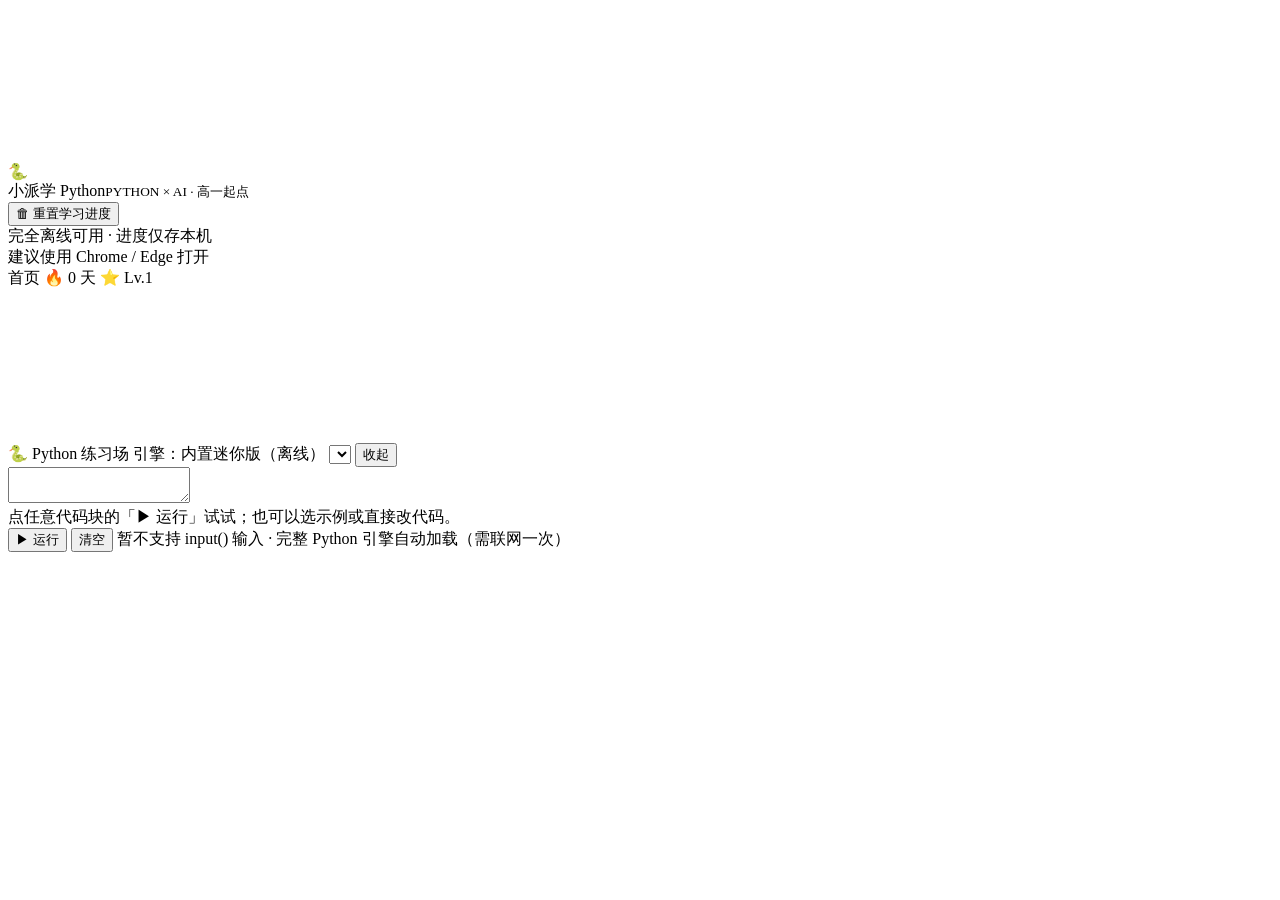
==== learn-python.html @ 2830bdc5 "add learn-python.html" ====
<!DOCTYPE html>
<html lang="zh-CN">
<head>
<meta charset="UTF-8">
<meta name="viewport" content="width=device-width, initial-scale=1.0">
<title>小派学 Python · 从高一信息课到 AI 时代</title>
<meta name="description" content="基于上海高一信息课编程水平设计：5 章 · 约 40 分钟，从 print、变量、if 出发，一路写到会聊天的规则版小 AI。">
<meta property="og:title" content="小派学 Python · 从高一信息课到 AI 时代">
<meta property="og:description" content="🎓 基于上海高一信息课编程水平设计：5 章 · 约 40 分钟，从 print、变量、if 出发，一路写到会聊天的规则版小 AI。配练习、自动复习、真实 Python 运行环境。">
<meta property="og:type" content="website">
<meta name="theme-color" content="#0a0616">
<link rel="icon" href="data:image/svg+xml,<svg xmlns='http://www.w3.org/2000/svg' viewBox='0 0 100 100'><text y='.9em' font-size='90'>🐍</text></svg>">
<link rel="stylesheet" href="style.css">
</head>
<body>
<div class="bg-glow"></div>
<canvas id="particles"></canvas>

<div class="app">
  <aside class="sidebar">
    <div class="logo">
      <div class="dot">🐍</div>
      <div>小派学 Python<small>PYTHON × AI · 高一起点</small></div>
    </div>
    <nav class="nav"></nav>
    <div class="side-foot">
      <button class="btn sm ghost" id="resetBtn">🗑 重置学习进度</button>
      <div class="mini">完全离线可用 · 进度仅存本机<br>建议使用 Chrome / Edge 打开</div>
    </div>
  </aside>

  <div class="main">
    <header class="topbar">
      <span class="crumb" id="crumb">首页</span>
      <span class="spacer"></span>
      <span class="streak-pill" id="streakPill">🔥 0 天</span>
      <span class="xp-pill" id="xpPill">⭐ Lv.1</span>
    </header>
    <main class="content" id="view"></main>
  </div>
</div>

<canvas id="confetti"></canvas>
<div id="toast"></div>

<!-- Python 练习场抽屉 -->
<div class="playground" id="playground">
  <div class="pg-head">
    <span class="ttl">🐍 Python 练习场</span>
    <span class="eng mini" id="pgEngine">引擎：内置迷你版（离线）</span>
    <span class="spacer"></span>
    <select id="pgExamples" aria-label="示例代码"></select>
    <button class="btn sm" id="pgClose">收起</button>
  </div>
  <div class="pg-body">
    <div class="pg-editor">
      <textarea id="pgCode" spellcheck="false" autocomplete="off" autocorrect="off"></textarea>
    </div>
    <div class="pg-out" id="pgOut"><span class="hint">点任意代码块的「▶ 运行」试试；也可以选示例或直接改代码。</span></div>
  </div>
  <div class="pg-actions">
    <button class="btn sm primary" id="pgRun">▶ 运行</button>
    <button class="btn sm" id="pgClear">清空</button>
    <span class="mini-hint">暂不支持 input() 输入 · 完整 Python 引擎自动加载（需联网一次）</span>
  </div>
</div>

<script src="mini-py.js"></script>
<script src="data.js"></script>
<script src="app.js"></script>
</body>
</html>
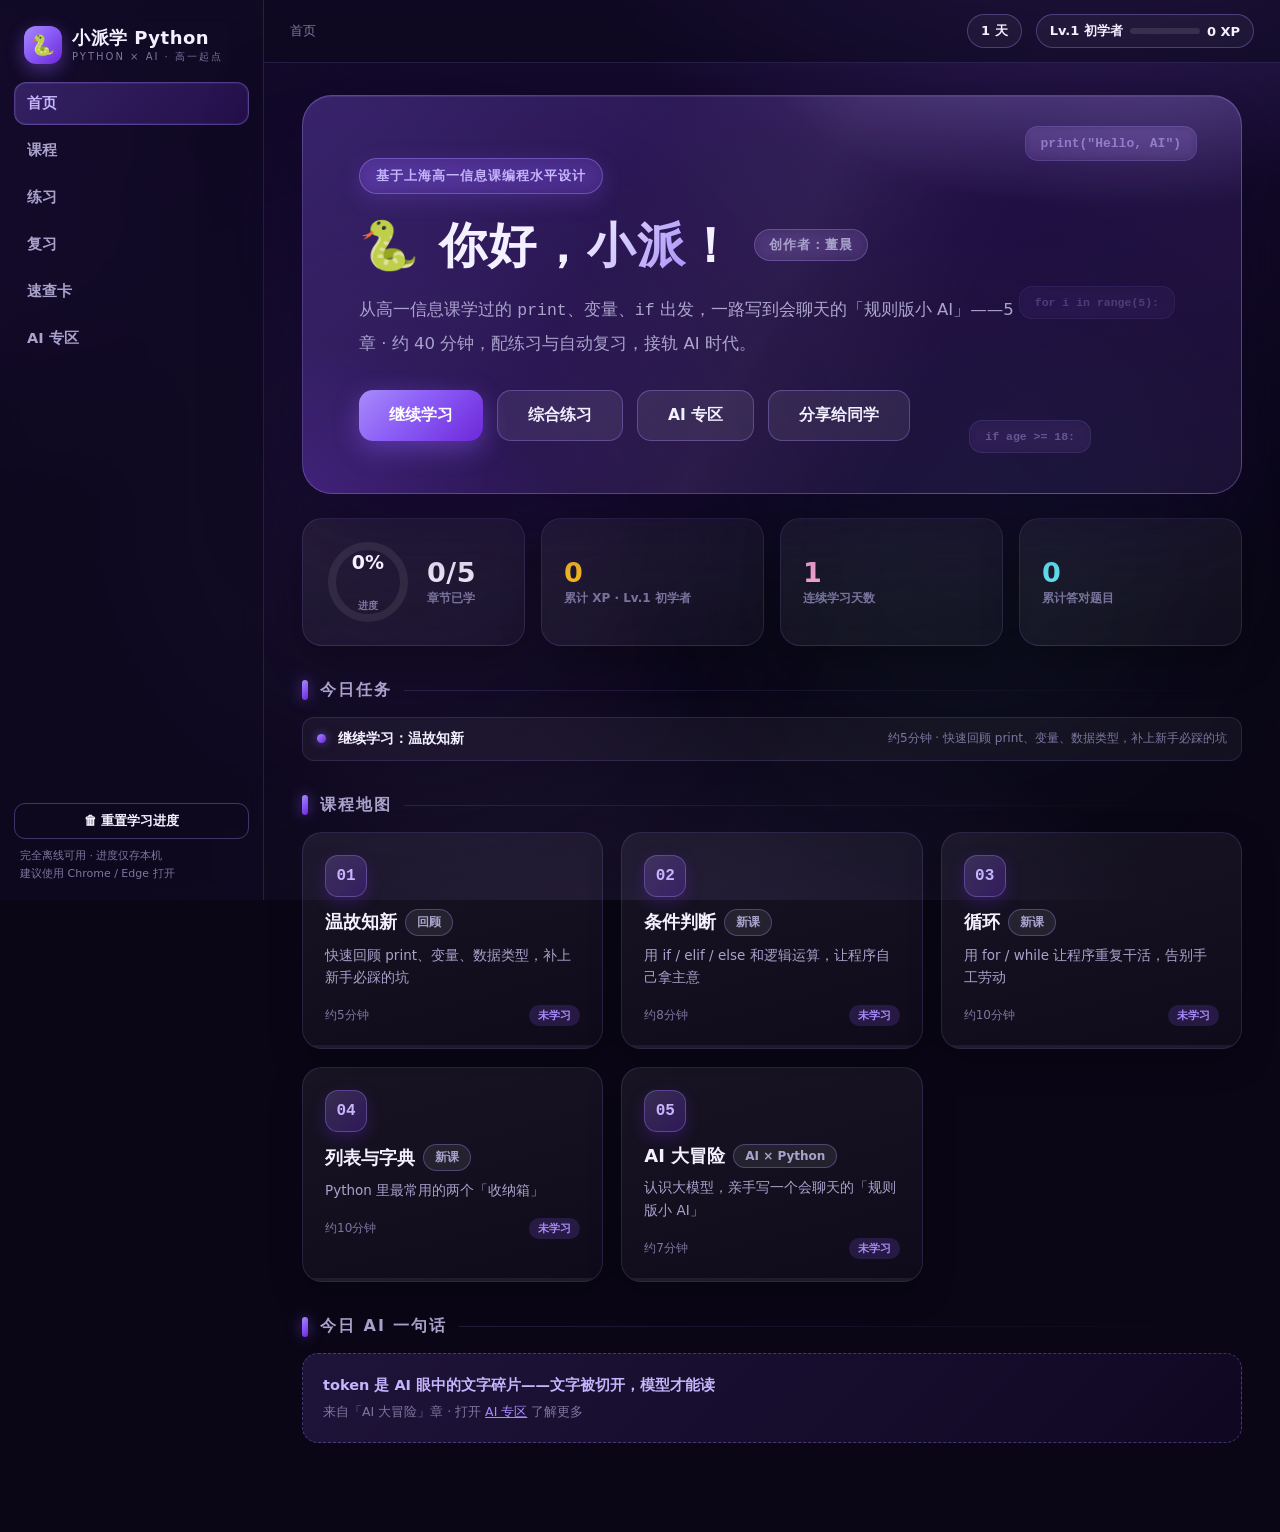
==== commit 11962c37: "mobile UI: learn-python.html" ====
--- a/learn-python.html
+++ b/learn-python.html
@@ -2,7 +2,7 @@
 <html lang="zh-CN">
 <head>
 <meta charset="UTF-8">
-<meta name="viewport" content="width=device-width, initial-scale=1.0">
+<meta name="viewport" content="width=device-width, initial-scale=1.0, maximum-scale=1.0, user-scalable=no, viewport-fit=cover">
 <title>小派学 Python · 从高一信息课到 AI 时代</title>
 <meta name="description" content="基于上海高一信息课编程水平设计：5 章 · 约 40 分钟，从 print、变量、if 出发，一路写到会聊天的规则版小 AI。">
 <meta property="og:title" content="小派学 Python · 从高一信息课到 AI 时代">
--- a/style.css
+++ b/style.css
@@ -0,0 +1,839 @@
+/* ============================================================
+ * style.css —— 深色紫色主题 · 玻璃拟态 · 动画
+ * ============================================================ */
+:root {
+  --bg0: #0a0616;
+  --bg1: #150b2e;
+  --panel: rgba(255, 255, 255, 0.045);
+  --panel2: rgba(255, 255, 255, 0.075);
+  --border: rgba(167, 139, 250, 0.16);
+  --border2: rgba(167, 139, 250, 0.34);
+  --text: #f3f0ff;
+  --text-dim: #a9a3cc;
+  --text-faint: #7d77a0;
+  --accent: #8b5cf6;
+  --accent2: #a78bfa;
+  --accent3: #c4b5fd;
+  --grad: linear-gradient(135deg, #a78bfa 0%, #8b5cf6 45%, #6d28d9 100%);
+  --green: #34d399;
+  --red: #fb7185;
+  --yellow: #fbbf24;
+  --cyan: #67e8f9;
+  --pink: #f9a8d4;
+  --radius: 16px;
+  --shadow: 0 10px 34px rgba(0, 0, 0, 0.38);
+  --font: "PingFang SC", "Microsoft YaHei", "Noto Sans SC", "Segoe UI", system-ui, sans-serif;
+  --mono: "Cascadia Code", Consolas, "JetBrains Mono", "Courier New", monospace;
+}
+
+* { margin: 0; padding: 0; box-sizing: border-box; }
+
+html { scroll-behavior: smooth; }
+html, body { min-height: 100%; }
+
+body {
+  font-family: var(--font);
+  color: var(--text);
+  background: var(--bg0);
+  overflow-x: hidden;
+  -webkit-font-smoothing: antialiased;
+}
+
+/* 背景光晕（极光） */
+.bg-glow {
+  position: fixed; inset: 0; z-index: 0; pointer-events: none; overflow: hidden;
+  background:
+    radial-gradient(900px 520px at 85% -12%, rgba(139, 92, 246, 0.30), transparent 60%),
+    radial-gradient(760px 500px at -12% 25%, rgba(109, 40, 217, 0.24), transparent 60%),
+    radial-gradient(1000px 620px at 50% 118%, rgba(167, 139, 250, 0.16), transparent 60%),
+    linear-gradient(180deg, var(--bg1), var(--bg0) 55%);
+}
+.bg-glow::before,
+.bg-glow::after {
+  content: ''; position: absolute; border-radius: 50%;
+  filter: blur(100px); opacity: .55;
+  animation: aurora 20s ease-in-out infinite alternate;
+  will-change: transform;
+}
+.bg-glow::before {
+  width: 560px; height: 560px; left: 10%; top: 26%;
+  background: rgba(139, 92, 246, 0.18);
+}
+.bg-glow::after {
+  width: 460px; height: 460px; right: 6%; bottom: 14%;
+  background: rgba(103, 232, 249, 0.08);
+  animation-delay: -10s;
+}
+@keyframes aurora {
+  0%   { transform: translate(0, 0) scale(1); }
+  50%  { transform: translate(70px, -50px) scale(1.18); }
+  100% { transform: translate(-50px, 40px) scale(0.92); }
+}
+
+/* 粒子画布 */
+#particles {
+  position: fixed; inset: 0; z-index: 0; pointer-events: none;
+}
+
+/* ---------- 布局 ---------- */
+.app { display: flex; min-height: 100vh; position: relative; z-index: 1; }
+
+.sidebar {
+  position: sticky; top: 0; align-self: flex-start; height: 100vh;
+  width: 264px; flex: 0 0 264px;
+  display: flex; flex-direction: column;
+  background: rgba(16, 10, 34, 0.72);
+  backdrop-filter: blur(14px);
+  border-right: 1px solid var(--border);
+  padding: 22px 14px 16px;
+  overflow-y: auto;
+}
+.logo {
+  display: flex; align-items: center; gap: 10px;
+  padding: 4px 10px 18px;
+  font-size: 18px; font-weight: 800; letter-spacing: .5px;
+}
+.logo .dot {
+  width: 38px; height: 38px; border-radius: 12px;
+  background: var(--grad);
+  display: grid; place-items: center;
+  font-size: 20px;
+  box-shadow: 0 6px 18px rgba(139, 92, 246, 0.45);
+}
+.logo small { display: block; font-size: 10px; font-weight: 500; color: var(--text-faint); letter-spacing: 2px; }
+
+.nav { display: flex; flex-direction: column; gap: 4px; }
+.nav-item {
+  display: flex; align-items: center; gap: 12px;
+  padding: 11px 12px; border-radius: 12px;
+  color: var(--text-dim); font-size: 14.5px; font-weight: 600;
+  cursor: pointer; border: 1px solid transparent;
+  transition: all .18s ease;
+  user-select: none;
+}
+.nav-item:hover { background: var(--panel2); color: var(--text); }
+.nav-item.active {
+  background: linear-gradient(135deg, rgba(139, 92, 246, 0.28), rgba(109, 40, 217, 0.22));
+  border-color: var(--border2);
+  color: var(--accent3);
+  box-shadow: inset 0 0 0 1px rgba(196, 181, 253, 0.08);
+}
+.nav-item .lbl { flex: 1; }
+.nav-item .badge {
+  margin-left: auto; font-size: 11px; font-weight: 700;
+  padding: 2px 8px; border-radius: 999px;
+  background: var(--grad); color: #fff;
+  animation: pulse 2s infinite;
+}
+@keyframes pulse {
+  0%, 100% { box-shadow: 0 0 0 0 rgba(139, 92, 246, 0.5); }
+  60% { box-shadow: 0 0 0 7px rgba(139, 92, 246, 0); }
+}
+
+.side-foot { margin-top: auto; padding-top: 14px; display: flex; flex-direction: column; gap: 8px; }
+.side-foot .mini { font-size: 11px; color: var(--text-faint); padding: 0 6px; line-height: 1.7; }
+
+/* ---------- 主区域 ---------- */
+.main { flex: 1; display: flex; flex-direction: column; min-width: 0; }
+
+.topbar {
+  display: flex; align-items: center; gap: 14px;
+  padding: 14px 26px;
+  border-bottom: 1px solid var(--border);
+  background: rgba(12, 8, 26, 0.55);
+  backdrop-filter: blur(10px);
+  position: sticky; top: 0; z-index: 5;
+}
+.topbar .crumb { font-size: 13px; color: var(--text-faint); }
+.topbar .spacer { flex: 1; }
+.xp-pill, .streak-pill {
+  display: inline-flex; align-items: center; gap: 7px;
+  padding: 7px 13px; border-radius: 999px;
+  font-size: 13px; font-weight: 700;
+  border: 1px solid var(--border2);
+  background: var(--panel);
+}
+.xp-pill .bar { width: 70px; height: 6px; border-radius: 99px; background: rgba(255,255,255,0.1); overflow: hidden; }
+.xp-pill .bar i { display: block; height: 100%; background: var(--grad); border-radius: 99px; transition: width .6s ease; }
+
+.content { padding: 32px 36px 90px; }
+
+.view { max-width: 940px; margin: 0 auto; animation: fadeUp .4s ease both; }
+@keyframes fadeUp {
+  from { opacity: 0; transform: translateY(16px); }
+  to { opacity: 1; transform: translateY(0); }
+}
+
+/* ---------- 通用卡片 ---------- */
+.card {
+  background: var(--panel);
+  border: 1px solid var(--border);
+  border-radius: 20px;
+  padding: 24px;
+  backdrop-filter: blur(8px);
+  box-shadow: 0 14px 40px rgba(0, 0, 0, 0.22);
+  transition: transform .2s ease, border-color .2s ease;
+}
+.card.hoverable { cursor: pointer; }
+.card.hoverable:hover { transform: translateY(-3px); border-color: var(--border2); }
+
+.section-title {
+  font-size: 16px; font-weight: 800; color: var(--text-dim);
+  letter-spacing: 2px; margin: 34px 0 16px;
+  display: flex; align-items: center; gap: 12px;
+}
+.section-title::before {
+  content: ''; width: 6px; height: 20px; border-radius: 4px;
+  background: var(--grad); box-shadow: 0 0 14px rgba(139, 92, 246, 0.55);
+}
+.section-title::after { content: ''; flex: 1; height: 1px; background: linear-gradient(90deg, var(--border), transparent); }
+
+.btn {
+  display: inline-flex; align-items: center; justify-content: center; gap: 8px;
+  padding: 11px 22px; border-radius: 13px;
+  font-size: 14.5px; font-weight: 700; font-family: var(--font);
+  border: 1px solid var(--border2);
+  color: var(--text); background: var(--panel2);
+  cursor: pointer; transition: all .18s ease; user-select: none;
+}
+.btn:hover { transform: translateY(-2px); border-color: var(--accent2); box-shadow: 0 8px 24px rgba(139, 92, 246, 0.18); }
+.btn:active { transform: translateY(0) scale(.98); }
+.btn.primary { background: var(--grad); color: #fff; border: none; box-shadow: 0 8px 26px rgba(139,92,246,.45); }
+.btn.primary:hover { box-shadow: 0 12px 34px rgba(139,92,246,.6); }
+.btn.ghost { background: transparent; }
+.btn.sm { padding: 8px 15px; font-size: 13px; border-radius: 11px; }
+.btn:disabled { opacity: .45; cursor: not-allowed; transform: none; }
+
+/* ---------- 首页 ---------- */
+.hero {
+  position: relative; overflow: hidden;
+  border-radius: 30px;
+  padding: 62px 56px 52px;
+  background:
+    radial-gradient(620px 300px at 88% -18%, rgba(196, 181, 253, 0.32), transparent 62%),
+    radial-gradient(520px 340px at -5% 112%, rgba(124, 58, 237, 0.30), transparent 60%),
+    linear-gradient(135deg, rgba(139, 92, 246, 0.32), rgba(76, 29, 149, 0.28) 55%, rgba(139, 92, 246, 0.13));
+  border: 1px solid var(--border2);
+  box-shadow: 0 28px 90px rgba(18, 6, 48, 0.6), inset 0 1px 0 rgba(255, 255, 255, 0.08);
+}
+/* 封面流光扫过 */
+.hero::before {
+  content: ''; position: absolute; inset: 0; pointer-events: none;
+  background: linear-gradient(115deg, transparent 32%, rgba(255, 255, 255, 0.055) 50%, transparent 68%);
+  animation: heroSheen 8s ease-in-out infinite;
+}
+@keyframes heroSheen { 0%, 100% { transform: translateX(-34%); } 50% { transform: translateX(34%); } }
+/* 漂浮代码装饰 */
+.hero .float-chip {
+  position: absolute; font-family: var(--mono); font-size: 13px; font-weight: 700;
+  color: rgba(196, 181, 253, 0.55);
+  background: rgba(255, 255, 255, 0.045);
+  border: 1px solid rgba(167, 139, 250, 0.20);
+  padding: 9px 15px; border-radius: 13px;
+  backdrop-filter: blur(4px);
+  animation: floatY 6.5s ease-in-out infinite;
+  pointer-events: none; user-select: none; white-space: nowrap;
+}
+.hero .float-chip.c1 { top: 30px; right: 44px; animation-delay: 0s; }
+.hero .float-chip.c2 { bottom: 40px; right: 150px; animation-delay: -2.2s; font-size: 11.5px; opacity: .7; }
+.hero .float-chip.c3 { top: 48%; right: 66px; animation-delay: -4.4s; font-size: 11.5px; opacity: .45; }
+@keyframes floatY { 0%, 100% { transform: translateY(0); } 50% { transform: translateY(-13px); } }
+
+.hero h1 { font-size: 48px; line-height: 1.22; font-weight: 900; letter-spacing: 1.5px; }
+.hero h1 .hi {
+  background: linear-gradient(120deg, #f5f3ff 0%, #c4b5fd 30%, #a78bfa 55%, #f5f3ff 80%);
+  background-size: 220% auto;
+  -webkit-background-clip: text; background-clip: text; color: transparent;
+  animation: gradShift 6s linear infinite;
+}
+@keyframes gradShift { to { background-position: 220% center; } }
+.hero-title-row { display: flex; align-items: center; gap: 18px; flex-wrap: wrap; margin-top: 22px; }
+.creator {
+  font-size: 13px; font-weight: 800; letter-spacing: 1px;
+  color: var(--text-dim);
+  background: rgba(255, 255, 255, 0.06);
+  border: 1px solid var(--border2);
+  padding: 6px 14px; border-radius: 999px;
+  white-space: nowrap;
+  backdrop-filter: blur(6px);
+  transition: all .18s ease;
+}
+.creator:hover { color: var(--accent3); border-color: var(--accent2); box-shadow: 0 4px 18px rgba(139, 92, 246, 0.25); }
+.hero p { margin-top: 18px; color: var(--text-dim); font-size: 16.5px; line-height: 2; max-width: 660px; }
+.hero .cta { margin-top: 30px; display: flex; gap: 14px; flex-wrap: wrap; }
+.hero .cta .btn { padding: 14px 30px; font-size: 15.5px; border-radius: 14px; }
+
+.stats { display: grid; grid-template-columns: repeat(auto-fit, minmax(170px, 1fr)); gap: 16px; margin-top: 24px; }
+.stat {
+  background: linear-gradient(165deg, rgba(255, 255, 255, 0.075), rgba(255, 255, 255, 0.03));
+  border: 1px solid var(--border);
+  border-radius: 20px; padding: 20px 22px;
+  display: flex; align-items: center; gap: 16px;
+  box-shadow: 0 14px 38px rgba(0, 0, 0, 0.30);
+  transition: transform .2s ease, border-color .2s ease;
+}
+.stat:hover { transform: translateY(-3px); border-color: var(--border2); }
+.stat .num { font-size: 27px; font-weight: 900; letter-spacing: .5px; }
+.stat .lbl { font-size: 12px; color: var(--text-faint); font-weight: 600; margin-top: 2px; }
+
+.ring-wrap { position: relative; width: 86px; height: 86px; flex: 0 0 86px; }
+.ring-wrap svg { transform: rotate(-90deg); }
+.ring-wrap .ring-txt {
+  position: absolute; inset: 0; display: grid; place-items: center;
+  font-size: 19px; font-weight: 900; text-align: center; line-height: 1.1;
+}
+.ring-wrap .ring-txt small { display: block; font-size: 10px; font-weight: 600; color: var(--text-faint); }
+
+.two-col { display: grid; grid-template-columns: 1fr 1fr; gap: 16px; margin-top: 16px; }
+@media (max-width: 900px) { .two-col { grid-template-columns: 1fr; } }
+
+.task-item {
+  display: flex; align-items: center; gap: 12px;
+  padding: 12px 14px; border-radius: 12px;
+  background: var(--panel); border: 1px solid var(--border);
+  margin-bottom: 10px; cursor: pointer;
+  transition: all .18s ease;
+}
+.task-item:hover { border-color: var(--border2); transform: translateX(3px); }
+.task-item .t-dot {
+  width: 9px; height: 9px; border-radius: 50%; flex: 0 0 9px;
+  background: var(--grad); box-shadow: 0 0 10px rgba(139, 92, 246, 0.7);
+}
+.task-item .t-t { flex: 1; font-size: 14px; font-weight: 700; }
+.task-item .t-d { font-size: 12px; color: var(--text-faint); }
+
+.ai-card {
+  margin-top: 16px;
+  background: linear-gradient(135deg, rgba(139, 92, 246, 0.16), rgba(76, 29, 149, 0.10));
+  border: 1px dashed var(--border2);
+  border-radius: var(--radius);
+  padding: 18px 20px;
+  display: flex; gap: 14px; align-items: flex-start;
+}
+.ai-card .txt { font-size: 14.5px; line-height: 1.8; color: var(--text-dim); }
+.ai-card .txt b { color: var(--accent3); }
+
+/* ---------- 课程卡片 ---------- */
+.chapter-grid { display: grid; grid-template-columns: repeat(auto-fill, minmax(250px, 1fr)); gap: 18px; margin-top: 8px; }
+.chapter-card {
+  position: relative; overflow: hidden;
+  background: linear-gradient(165deg, rgba(255, 255, 255, 0.06), rgba(255, 255, 255, 0.025));
+  border: 1px solid var(--border);
+  border-radius: 20px; padding: 22px;
+  cursor: pointer; transition: all .22s ease;
+  box-shadow: 0 12px 34px rgba(0, 0, 0, 0.24);
+}
+.chapter-card:hover { transform: translateY(-5px); border-color: var(--border2); box-shadow: 0 22px 52px rgba(0, 0, 0, 0.4), 0 0 0 1px rgba(167, 139, 250, 0.15); }
+.chapter-card .c-num {
+  width: 42px; height: 42px; border-radius: 13px;
+  display: grid; place-items: center;
+  font-family: var(--mono); font-size: 16px; font-weight: 800;
+  color: var(--accent3);
+  background: linear-gradient(135deg, rgba(167, 139, 250, 0.22), rgba(109, 40, 217, 0.30));
+  border: 1px solid var(--border2);
+  box-shadow: 0 6px 16px rgba(109, 40, 217, 0.25);
+}
+.chapter-card .c-t { font-size: 18px; font-weight: 800; margin-top: 12px; display: flex; align-items: center; gap: 8px; }
+.chapter-card .c-d { font-size: 13.5px; color: var(--text-dim); margin-top: 8px; line-height: 1.7; }
+.chapter-card .c-meta { margin-top: 16px; display: flex; align-items: center; gap: 8px; font-size: 12px; color: var(--text-faint); }
+.chapter-card .c-status {
+  margin-left: auto; font-size: 11px; font-weight: 800;
+  padding: 3px 9px; border-radius: 999px;
+}
+.chapter-card .c-status.done { background: rgba(52, 211, 153, 0.16); color: var(--green); }
+.chapter-card .c-status.new { background: rgba(139, 92, 246, 0.18); color: var(--accent2); }
+.chapter-card .c-status.due { background: rgba(251, 191, 36, 0.16); color: var(--yellow); animation: pulse 1.6s infinite; }
+.chapter-card.locked { opacity: .5; }
+.chapter-card .progress-strip { position: absolute; left: 0; right: 0; bottom: 0; height: 3px; background: rgba(255,255,255,0.06); }
+.chapter-card .progress-strip i { display: block; height: 100%; background: var(--grad); }
+
+/* ---------- 课程正文 ---------- */
+.lesson-head {
+  display: flex; align-items: center; gap: 16px;
+  margin-bottom: 8px;
+}
+.lesson-head .big-ic {
+  width: 60px; height: 60px; border-radius: 18px;
+  background: var(--grad); display: grid; place-items: center;
+  font-size: 30px; box-shadow: 0 8px 24px rgba(139,92,246,.4);
+}
+.lesson-head h2 { font-size: 26px; font-weight: 900; }
+.lesson-head .meta { display: flex; gap: 10px; margin-top: 6px; flex-wrap: wrap; }
+.chip {
+  font-size: 12px; font-weight: 700; padding: 4px 11px; border-radius: 999px;
+  background: var(--panel2); border: 1px solid var(--border2); color: var(--text-dim);
+}
+.chip.ai { color: var(--accent3); }
+
+.block { margin: 18px 0; }
+.block h3 {
+  font-size: 18px; font-weight: 800; margin: 26px 0 10px;
+  display: flex; align-items: center; gap: 8px;
+}
+.block p { font-size: 15px; line-height: 1.95; color: var(--text-dim); }
+.block p b { color: var(--text); }
+.block p code, .block li code {
+  font-family: var(--mono); font-size: 13px;
+  background: rgba(139, 92, 246, 0.16);
+  border: 1px solid rgba(167, 139, 250, 0.22);
+  padding: 1.5px 7px; border-radius: 7px; color: var(--accent3);
+  white-space: nowrap;
+}
+.block ul { list-style: none; margin-top: 8px; }
+.block ul li {
+  position: relative; padding: 6px 0 6px 26px;
+  font-size: 14.5px; line-height: 1.8; color: var(--text-dim);
+}
+.block ul li::before {
+  content: '▸'; position: absolute; left: 6px; top: 7px;
+  color: var(--accent2); font-weight: 900;
+}
+
+/* ---------- 代码块 ---------- */
+.code-wrap {
+  border-radius: 14px; overflow: hidden;
+  border: 1px solid var(--border);
+  background: #0d0820;
+  margin: 12px 0;
+}
+.code-head {
+  display: flex; align-items: center; gap: 8px;
+  padding: 9px 14px;
+  background: rgba(255, 255, 255, 0.035);
+  border-bottom: 1px solid var(--border);
+}
+.code-head .dot { width: 10px; height: 10px; border-radius: 50%; }
+.code-head .dot.r { background: #fb7185; }
+.code-head .dot.y { background: #fbbf24; }
+.code-head .dot.g { background: #34d399; }
+.code-head .lang { margin-left: 8px; font-size: 11.5px; font-weight: 700; color: var(--text-faint); letter-spacing: 1px; }
+.code-head .run-btn {
+  margin-left: auto; display: inline-flex; align-items: center; gap: 6px;
+  font-size: 12px; font-weight: 800; font-family: var(--font);
+  padding: 5px 13px; border-radius: 8px; border: none; cursor: pointer;
+  background: var(--grad); color: #fff;
+  transition: all .18s ease;
+}
+.code-head .run-btn:hover { filter: brightness(1.15); }
+.code-head .run-btn:active { transform: scale(.95); }
+.code-wrap pre {
+  padding: 16px 18px; overflow-x: auto;
+  font-family: var(--mono); font-size: 13.5px; line-height: 1.75;
+  color: #e2e0f5;
+}
+.code-wrap pre code { font-family: inherit; }
+
+/* 语法高亮颜色 */
+.tok-kw { color: #c4b5fd; font-weight: 700; }
+.tok-str { color: #86efac; }
+.tok-num { color: #fbbf24; }
+.tok-blt { color: #67e8f9; }
+.tok-cm { color: #6b6a8f; font-style: italic; }
+.tok-fn { color: #f9a8d4; }
+
+/* ---------- 提示框 ---------- */
+.tip {
+  display: flex; gap: 13px;
+  border-radius: 14px; padding: 16px 18px; margin: 14px 0;
+  border: 1px solid;
+}
+.tip .t-t { font-size: 14px; font-weight: 800; margin-bottom: 4px; }
+.tip .t-x { font-size: 13.5px; line-height: 1.8; }
+.tip.ai { background: rgba(139, 92, 246, 0.10); border-color: rgba(167, 139, 250, 0.35); }
+.tip.ai .t-t { color: var(--accent3); }
+.tip.note { background: rgba(103, 232, 249, 0.07); border-color: rgba(103, 232, 249, 0.3); }
+.tip.note .t-t { color: var(--cyan); }
+.tip.warn { background: rgba(251, 191, 36, 0.07); border-color: rgba(251, 191, 36, 0.3); }
+.tip.warn .t-t { color: var(--yellow); }
+
+/* ---------- 练习（测验） ---------- */
+.quiz-box { margin: 26px 0 10px; }
+.quiz-head {
+  display: flex; align-items: center; gap: 10px;
+  font-size: 16px; font-weight: 900; margin-bottom: 14px;
+}
+.quiz-progress { font-size: 13px; color: var(--text-faint); font-weight: 600; margin-left: auto; }
+.q-card {
+  background: var(--panel); border: 1px solid var(--border);
+  border-radius: var(--radius); padding: 20px 22px;
+  animation: fadeUp .3s ease both;
+}
+.q-text { font-size: 15.5px; font-weight: 700; line-height: 1.8; margin-bottom: 16px; }
+.q-text .ql { font-family: var(--mono); font-size: 13px; color: var(--accent3); background: rgba(139,92,246,.14); padding: 2px 7px; border-radius: 6px; white-space: nowrap; }
+.q-options { display: flex; flex-direction: column; gap: 10px; }
+.q-opt {
+  display: flex; align-items: center; gap: 12px;
+  padding: 13px 16px; border-radius: 12px;
+  border: 1px solid var(--border2);
+  background: var(--panel2);
+  cursor: pointer; font-size: 14.5px; font-weight: 600;
+  transition: all .15s ease; user-select: none;
+}
+.q-opt:hover { border-color: var(--accent2); transform: translateX(3px); }
+.q-opt .k {
+  width: 26px; height: 26px; border-radius: 8px; flex: 0 0 26px;
+  display: grid; place-items: center;
+  background: rgba(139, 92, 246, 0.18); color: var(--accent3);
+  font-size: 12.5px; font-weight: 900;
+}
+.q-opt.correct {
+  border-color: var(--green); background: rgba(52, 211, 153, 0.10);
+  box-shadow: 0 0 0 1px rgba(52, 211, 153, 0.35);
+}
+.q-opt.correct .k { background: var(--green); color: #04261a; }
+.q-opt.wrong {
+  border-color: var(--red); background: rgba(251, 113, 133, 0.08);
+  animation: shake .4s ease;
+}
+.q-opt.wrong .k { background: var(--red); color: #2b0a12; }
+.q-opt.disabled { cursor: default; opacity: .75; }
+.q-opt.disabled:hover { transform: none; border-color: var(--border2); }
+@keyframes shake {
+  0%, 100% { transform: translateX(0); }
+  25% { transform: translateX(-5px); }
+  75% { transform: translateX(5px); }
+}
+.q-explain {
+  margin-top: 14px; padding: 13px 16px; border-radius: 12px;
+  font-size: 13.5px; line-height: 1.8;
+  background: rgba(103, 232, 249, 0.07); border: 1px solid rgba(103, 232, 249, 0.25);
+  color: var(--text-dim);
+  animation: fadeUp .3s ease both;
+}
+.q-explain b { color: var(--cyan); }
+.q-foot { margin-top: 18px; display: flex; align-items: center; gap: 12px; }
+.quiz-done { text-align: center; padding: 30px 20px; }
+.quiz-done .big { font-size: 42px; }
+.quiz-done h3 { font-size: 21px; margin: 10px 0 6px; }
+.quiz-done p { color: var(--text-dim); font-size: 14.5px; }
+
+/* ---------- 复习 ---------- */
+.review-hero {
+  border-radius: var(--radius); padding: 22px 24px;
+  background: linear-gradient(135deg, rgba(251, 191, 36, 0.12), rgba(139, 92, 246, 0.10));
+  border: 1px dashed var(--border2);
+  margin-bottom: 18px;
+  display: flex; align-items: center; gap: 16px;
+}
+.review-hero h3 { font-size: 18px; font-weight: 800; }
+.review-hero p { color: var(--text-dim); font-size: 13.5px; margin-top: 4px; line-height: 1.7; }
+
+/* ---------- 速查卡 ---------- */
+.cheat-grid { display: grid; grid-template-columns: repeat(auto-fill, minmax(300px, 1fr)); gap: 16px; }
+.cheat-card { background: var(--panel); border: 1px solid var(--border); border-radius: var(--radius); padding: 18px 20px; }
+.cheat-card h4 { font-size: 15px; font-weight: 800; margin-bottom: 12px; display: flex; align-items: center; gap: 8px; }
+.cheat-card table { width: 100%; border-collapse: collapse; }
+.cheat-card td { padding: 7px 4px; font-size: 13px; vertical-align: top; border-bottom: 1px dashed rgba(167,139,250,0.12); }
+.cheat-card td:first-child { font-family: var(--mono); color: var(--accent3); font-size: 12px; white-space: nowrap; padding-right: 12px; }
+.cheat-card td:last-child { color: var(--text-dim); }
+
+/* ---------- 练习场 ---------- */
+.playground {
+  border-radius: 18px; overflow: hidden;
+  border: 1px solid var(--border2);
+  background: #0d0820;
+  margin: 20px 0;
+}
+.playground .pg-head {
+  display: flex; align-items: center; gap: 10px;
+  padding: 11px 16px;
+  background: rgba(255, 255, 255, 0.04);
+  border-bottom: 1px solid var(--border);
+  flex-wrap: wrap;
+}
+.playground .pg-head .ttl { font-size: 13.5px; font-weight: 800; }
+.playground .pg-head .eng {
+  font-size: 11px; font-weight: 700; padding: 3px 9px; border-radius: 999px;
+  background: rgba(103, 232, 249, 0.12); color: var(--cyan); border: 1px solid rgba(103, 232, 249, 0.3);
+}
+.playground .pg-head .eng.mini { background: rgba(167, 139, 250, 0.12); color: var(--accent3); border-color: rgba(167,139,250,.3); }
+.playground .pg-head .spacer { flex: 1; }
+.playground select {
+  font-family: var(--font); font-size: 12.5px; font-weight: 600;
+  background: var(--panel2); color: var(--text);
+  border: 1px solid var(--border2); border-radius: 9px;
+  padding: 6px 10px; outline: none; cursor: pointer;
+  max-width: 220px;
+}
+.pg-body { display: grid; grid-template-columns: 1fr 1fr; }
+@media (max-width: 860px) { .pg-body { grid-template-columns: 1fr; } }
+.pg-editor { position: relative; border-right: 1px solid var(--border); }
+@media (max-width: 860px) { .pg-editor { border-right: none; border-bottom: 1px solid var(--border); } }
+.pg-editor textarea {
+  width: 100%; height: 320px; resize: vertical;
+  background: transparent; border: none; outline: none;
+  color: #e2e0f5; font-family: var(--mono); font-size: 13.5px; line-height: 1.7;
+  padding: 16px 18px; caret-color: var(--accent2);
+}
+.pg-out {
+  background: rgba(255, 255, 255, 0.02);
+  min-height: 320px; max-height: 480px; overflow: auto;
+  padding: 16px 18px;
+  font-family: var(--mono); font-size: 13.5px; line-height: 1.8;
+  white-space: pre-wrap; word-break: break-word;
+  color: #d8f5e3;
+}
+.pg-out .err { color: var(--red); }
+.pg-out .hint { color: var(--text-faint); font-style: italic; }
+.pg-out .cmd { color: var(--accent3); }
+.pg-actions { display: flex; gap: 10px; padding: 12px 16px; border-top: 1px solid var(--border); flex-wrap: wrap; }
+
+/* ---------- 演示组件 ---------- */
+.demo { border: 1px dashed var(--border2); border-radius: 14px; padding: 18px; margin: 14px 0; background: rgba(139,92,246,0.05); }
+.demo .d-ttl { font-size: 13px; font-weight: 800; color: var(--accent3); margin-bottom: 14px; display: flex; align-items: center; gap: 8px; }
+
+.if-demo { display: flex; align-items: center; gap: 24px; flex-wrap: wrap; }
+.if-demo .ctrl { flex: 1; min-width: 200px; }
+.if-demo label { font-size: 13px; color: var(--text-dim); display: block; margin-bottom: 8px; }
+.if-demo input[type=range] { width: 100%; accent-color: var(--accent); }
+.if-demo .val { font-size: 30px; font-weight: 900; margin-top: 6px; }
+.flow { display: flex; flex-direction: column; gap: 8px; flex: 1; min-width: 220px; }
+.flow .node {
+  padding: 10px 14px; border-radius: 10px;
+  border: 1px solid var(--border); background: var(--panel);
+  font-size: 13px; font-weight: 700; color: var(--text-dim);
+  transition: all .25s ease;
+  display: flex; align-items: center; gap: 8px;
+}
+.flow .node .arr { color: var(--text-faint); }
+.flow .node.hit {
+  border-color: var(--green); color: var(--green);
+  background: rgba(52, 211, 153, 0.10);
+  box-shadow: 0 0 0 1px rgba(52, 211, 153, 0.3);
+  transform: translateX(6px);
+}
+.flow .node.miss { opacity: .4; }
+
+.loop-demo .bars { display: flex; align-items: flex-end; gap: 8px; height: 90px; margin-top: 10px; }
+.loop-demo .bar {
+  width: 44px; border-radius: 8px 8px 3px 3px;
+  background: linear-gradient(180deg, var(--accent2), var(--accent));
+  transition: height .45s cubic-bezier(.34,1.3,.64,1);
+  display: grid; place-items: end center;
+  font-size: 11px; font-weight: 800; padding-bottom: 4px; color: #fff;
+  height: 0;
+}
+.loop-demo .logline { font-family: var(--mono); font-size: 13px; margin-top: 12px; color: var(--text-dim); min-height: 22px; }
+.loop-demo .logline b { color: var(--cyan); }
+
+.list-demo .train { display: flex; gap: 8px; flex-wrap: wrap; margin-top: 12px; min-height: 54px; }
+.list-demo .car {
+  min-width: 54px; padding: 12px 14px; text-align: center;
+  border-radius: 12px; font-weight: 800; font-size: 14px; color: #fff;
+  background: var(--grad);
+  box-shadow: 0 4px 14px rgba(139, 92, 246, 0.35);
+  animation: popIn .3s cubic-bezier(.34,1.5,.64,1) both;
+}
+@keyframes popIn { from { transform: scale(.4); opacity: 0; } to { transform: scale(1); opacity: 1; } }
+.list-demo .car .idx { display: block; font-size: 9.5px; font-weight: 700; opacity: .75; margin-top: 2px; }
+.list-demo .inrow { display: flex; gap: 8px; margin-top: 12px; flex-wrap: wrap; }
+.list-demo .inrow input {
+  flex: 1; min-width: 160px;
+  background: var(--panel2); border: 1px solid var(--border2); border-radius: 10px;
+  color: var(--text); padding: 9px 13px; font-size: 14px; font-family: var(--font);
+  outline: none;
+}
+.list-demo .inrow input:focus { border-color: var(--accent2); }
+
+/* 聊天演示 */
+.chat-demo .chat-win {
+  border: 1px solid var(--border2); border-radius: 14px;
+  background: rgba(13, 8, 32, 0.6);
+  height: 260px; overflow-y: auto; padding: 16px;
+  display: flex; flex-direction: column; gap: 10px;
+}
+.chat-msg { max-width: 78%; padding: 10px 14px; border-radius: 14px; font-size: 14px; line-height: 1.7; animation: popIn .25s ease both; }
+.chat-msg.user { align-self: flex-end; background: var(--grad); color: #fff; border-bottom-right-radius: 4px; }
+.chat-msg.bot { align-self: flex-start; background: var(--panel2); border: 1px solid var(--border2); border-bottom-left-radius: 4px; }
+.chat-msg.bot .who { display: block; font-size: 10.5px; color: var(--accent3); font-weight: 800; margin-bottom: 3px; }
+.chat-msg .typing { display: inline-flex; gap: 4px; }
+.chat-msg .typing i { width: 6px; height: 6px; border-radius: 50%; background: var(--text-dim); animation: blink 1s infinite; }
+.chat-msg .typing i:nth-child(2) { animation-delay: .15s; }
+.chat-msg .typing i:nth-child(3) { animation-delay: .3s; }
+@keyframes blink { 0%,100% { opacity: .25; } 50% { opacity: 1; } }
+.chat-demo .chat-in { display: flex; gap: 8px; margin-top: 10px; }
+.chat-demo .chat-in input {
+  flex: 1; background: var(--panel2); border: 1px solid var(--border2); border-radius: 10px;
+  color: var(--text); padding: 10px 14px; font-size: 14px; font-family: var(--font); outline: none;
+}
+.chat-demo .chat-in input:focus { border-color: var(--accent2); }
+.chat-demo .chat-hint { font-size: 12px; color: var(--text-faint); margin-top: 8px; }
+
+/* ---------- 礼花 ---------- */
+#confetti { position: fixed; inset: 0; pointer-events: none; z-index: 99; }
+
+/* ---------- Toast ---------- */
+#toast { position: fixed; bottom: 30px; left: 50%; transform: translateX(-50%); z-index: 100; display: flex; flex-direction: column; gap: 8px; align-items: center; }
+.toast-item {
+  padding: 12px 22px; border-radius: 12px;
+  background: rgba(20, 12, 40, 0.92); border: 1px solid var(--border2);
+  color: var(--text); font-size: 14px; font-weight: 600;
+  box-shadow: var(--shadow); backdrop-filter: blur(8px);
+  animation: toastIn .3s cubic-bezier(.34,1.4,.64,1) both;
+  display: flex; align-items: center; gap: 8px;
+}
+@keyframes toastIn { from { opacity: 0; transform: translateY(16px) scale(.92); } to { opacity: 1; transform: translateY(0) scale(1); } }
+.toast-item.out { animation: toastOut .3s ease both; }
+@keyframes toastOut { to { opacity: 0; transform: translateY(10px) scale(.94); } }
+
+/* ---------- 空状态 ---------- */
+.empty {
+  text-align: center; padding: 40px 20px; color: var(--text-faint);
+  font-size: 14.5px; line-height: 2;
+}
+.empty .big { font-size: 40px; margin-bottom: 10px; }
+
+/* ---------- 滚动条 ---------- */
+::-webkit-scrollbar { width: 9px; height: 9px; }
+::-webkit-scrollbar-track { background: transparent; }
+::-webkit-scrollbar-thumb { background: rgba(139, 92, 246, 0.3); border-radius: 99px; border: 2px solid transparent; background-clip: content-box; }
+::-webkit-scrollbar-thumb:hover { background: rgba(139, 92, 246, 0.5); background-clip: content-box; }
+
+/* ---------- 移动端（手机优先） ---------- */
+/* 手机端：原生整页滚动 + 顶部品牌条 + 底部应用栏（类 App 体验） */
+@media (max-width: 820px) {
+  html { -webkit-text-size-adjust: 100%; }
+  * { -webkit-tap-highlight-color: transparent; }
+  pre, .pg-out, .q-code, textarea { -webkit-overflow-scrolling: touch; }
+
+  .app { flex-direction: column; min-height: 100vh; }
+  .sidebar {
+    position: static; height: auto; align-self: auto;
+    width: 100%; flex: none; flex-direction: row; align-items: center;
+    padding: 10px 14px; overflow: visible; gap: 4px;
+    border-right: none; border-bottom: 1px solid var(--border);
+  }
+  .logo { padding: 0; font-size: 16px; }
+  .logo .dot { width: 32px; height: 32px; font-size: 16px; }
+  .logo small, .side-foot { display: none; }
+
+  /* 底部应用栏 */
+  .nav {
+    position: fixed; left: 0; right: 0; bottom: 0; z-index: 40;
+    flex-direction: row; justify-content: space-around;
+    background: rgba(15, 10, 32, 0.94);
+    backdrop-filter: blur(16px);
+    border-top: 1px solid var(--border);
+    padding: 5px 2px calc(5px + env(safe-area-inset-bottom));
+  }
+  .nav-item {
+    position: relative; flex: 1; justify-content: center;
+    padding: 9px 2px; font-size: 12px;
+    border: none; border-radius: 10px;
+    white-space: nowrap;
+  }
+  .nav-item .lbl { display: block; }
+  .nav-item .badge {
+    position: absolute; top: 0; right: calc(50% - 24px);
+    padding: 1px 6px; font-size: 10px;
+  }
+
+  /* 顶部栏在手机上隐藏（品牌条已有，XP 在首页统计里可见） */
+  .topbar { display: none; }
+
+  .content { padding: 14px 14px calc(96px + env(safe-area-inset-bottom)); }
+
+  .hero { padding: 24px 20px; border-radius: 22px; }
+  .hero-badge { font-size: 12px; padding: 6px 13px; margin-bottom: 10px; }
+  .hero h1 { font-size: 27px; letter-spacing: .5px; }
+  .hero .float-chip { display: none; }
+  .hero p { font-size: 14px; line-height: 1.85; margin-top: 12px; }
+  .hero .cta { margin-top: 18px; display: grid; grid-template-columns: 1fr 1fr; gap: 10px; }
+  .hero .cta .btn { padding: 13px 10px; font-size: 14.5px; width: 100%; }
+  .hero .cta .btn.primary { grid-column: 1 / -1; }
+  .hero-title-row { gap: 10px; margin-top: 14px; }
+  .creator { font-size: 12px; padding: 5px 11px; }
+
+  .stats { grid-template-columns: repeat(2, 1fr); gap: 10px; }
+  .stat { padding: 13px 14px; border-radius: 15px; gap: 10px; }
+  .stat .num { font-size: 21px; }
+  .ring-wrap { width: 58px; height: 58px; flex-basis: 58px; }
+  .ring-wrap svg { width: 58px; height: 58px; }
+  .ring-txt { font-size: 14px; }
+
+  .section-title { font-size: 14px; margin: 24px 0 10px; }
+  .chapter-grid { grid-template-columns: 1fr; gap: 12px; }
+  .chapter-card { padding: 18px; border-radius: 18px; }
+  .chapter-card .c-t { font-size: 17px; }
+  .task-item { padding: 12px 12px; }
+
+  .block p { font-size: 14.5px; line-height: 1.9; }
+  .code-wrap pre { font-size: 12.5px; padding: 13px 14px; }
+  .lesson-head .big-ic { width: 50px; height: 50px; font-size: 20px; border-radius: 15px; }
+  .lesson-head h2 { font-size: 21px; }
+  .tip { padding: 14px 15px; }
+
+  /* 练习场：全屏底部弹层 */
+  #playground {
+    left: 0; right: 0; bottom: 0; transform: none;
+    width: 100%; max-height: 92vh;
+    border-radius: 20px 20px 0 0;
+    padding-bottom: env(safe-area-inset-bottom);
+    animation: none;
+  }
+  #playground.open { display: flex; }
+  #playground .pg-editor textarea { height: 30vh; }
+  .pg-out { min-height: 26vh; max-height: 40vh; }
+  .pg-head { padding: 10px 12px; }
+  .pg-head select { max-width: 140px; }
+  .chat-demo .chat-win { height: 46vh; }
+  .demo { padding: 14px; }
+  .if-demo, .flow { gap: 14px; }
+  .flow .node { padding: 9px 12px; }
+}
+
+@media (max-width: 480px) {
+  .hero { padding: 22px 18px; }
+  .hero h1 { font-size: 26px; }
+  .hero-badge { font-size: 12px; padding: 6px 12px; }
+  .creator { font-size: 12px; padding: 5px 11px; }
+  .stats { gap: 10px; }
+  .stat { padding: 13px 14px; }
+  .stat .num { font-size: 21px; }
+  .btn { padding: 10px 16px; font-size: 13.5px; }
+  .q-opt { padding: 12px 13px; font-size: 14px; }
+  .pg-actions .mini-hint { display: none; }
+}
+
+/* ---------- 封面徽章 ---------- */
+.hero-badge {
+  display: inline-flex; align-items: center; gap: 8px;
+  font-size: 13px; font-weight: 800; letter-spacing: 1px;
+  color: var(--accent3);
+  background: rgba(139, 92, 246, 0.16);
+  border: 1px solid rgba(167, 139, 250, 0.42);
+  padding: 8px 16px; border-radius: 999px;
+  backdrop-filter: blur(8px);
+  box-shadow: 0 6px 22px rgba(139, 92, 246, 0.22);
+}
+
+/* ---------- 测验中的多行代码 ---------- */
+.q-code {
+  margin: 10px 0 14px; padding: 12px 15px;
+  border-radius: 10px; border: 1px solid var(--border2);
+  background: #0d0820;
+  font-family: var(--mono); font-size: 13px; line-height: 1.75;
+  color: #e2e0f5; white-space: pre; overflow-x: auto;
+}
+
+/* ---------- 练习场抽屉 ---------- */
+#playground {
+  position: fixed; left: 50%; bottom: 16px; transform: translateX(-50%);
+  width: min(980px, 94vw); max-height: 80vh;
+  display: none; flex-direction: column;
+  z-index: 60;
+  box-shadow: 0 20px 70px rgba(0, 0, 0, 0.65);
+  animation: pgUp .32s cubic-bezier(.34, 1.3, .64, 1) both;
+}
+#playground.open { display: flex; }
+@keyframes pgUp {
+  from { opacity: 0; transform: translate(-50%, 40px); }
+  to { opacity: 1; transform: translate(-50%, 0); }
+}
+#playground .pg-body { min-height: 0; }
+#playground .pg-editor textarea { height: 300px; }
+.mini-hint {
+  font-size: 11.5px; color: var(--text-faint);
+  margin-left: auto; line-height: 1.7; text-align: right; max-width: 380px;
+}
+@media (max-width: 820px) { .mini-hint { display: none; } }
